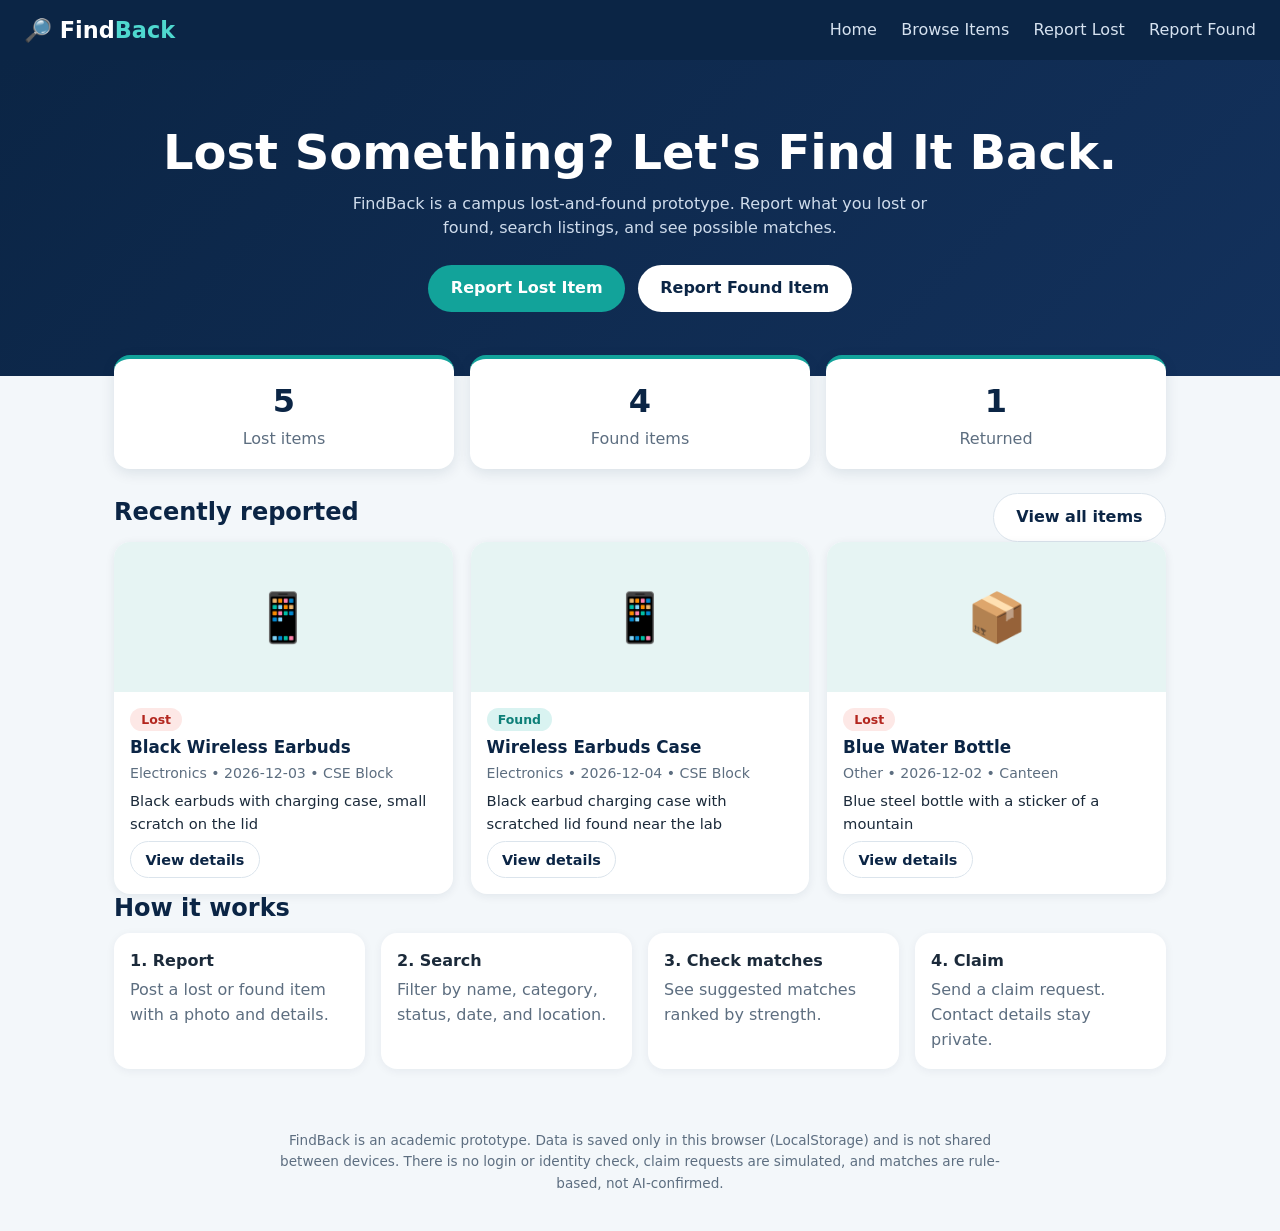
==== FindBack-single-file.html @ 36c019fc "Add FindBack prototype" ====
<!DOCTYPE html>
<html lang="en">
<head>
<meta charset="UTF-8">
<meta name="viewport" content="width=device-width, initial-scale=1">
<title>FindBack – Campus Lost & Found</title>
<style>
:root{--navy:#0b2545;--navy2:#13315c;--teal:#12a39a;--teal-d:#0d7f78;--bg:#f3f7fa;--line:#dbe4ec;--text:#1b2a3a;--muted:#5d6e80;--r:16px}
*{box-sizing:border-box}
body{margin:0;font-family:"Segoe UI",system-ui,-apple-system,Roboto,sans-serif;background:var(--bg);color:var(--text);line-height:1.55}
h1,h2,h3{color:var(--navy);line-height:1.2;margin:0 0 .6rem}
a{color:var(--teal-d)}
.nav{position:sticky;top:0;z-index:20;background:var(--navy);display:flex;align-items:center;justify-content:space-between;padding:.8rem 1.5rem;flex-wrap:wrap}
.logo{color:#fff;font-size:1.4rem;font-weight:700;text-decoration:none}.logo span{color:#4fd8cf}
#menu a{color:#d6e2f0;text-decoration:none;margin-left:1.2rem;padding:.3rem 0;border-bottom:2px solid transparent;transition:.2s}
#menu a:hover{color:#fff;border-color:var(--teal)}
#menuBtn{display:none;background:none;border:0;color:#fff;font-size:1.6rem;cursor:pointer}
.hero{background:linear-gradient(135deg,var(--navy),var(--navy2));color:#fff;padding:4rem 1.5rem;text-align:center}
.hero h1{color:#fff;font-size:clamp(1.8rem,5vw,3rem)}
.hero p{max-width:620px;margin:0 auto 1.5rem;color:#cfdcec}
.actions{display:flex;gap:.8rem;justify-content:center;flex-wrap:wrap}
.btn{border:0;border-radius:999px;padding:.7rem 1.4rem;font:inherit;font-weight:600;cursor:pointer;transition:.2s}
.btn:hover{transform:translateY(-2px);box-shadow:0 6px 14px rgba(11,37,69,.18)}
.btn.primary{background:var(--teal);color:#fff}.btn.primary:hover{background:var(--teal-d)}
.btn.light{background:#fff;color:var(--navy)}
.btn.ghost{background:#fff;color:var(--navy);border:1px solid var(--line)}
.btn.danger{background:#fff;color:#b3261e;border:1px solid #f0c4c0}
.btn.small{padding:.4rem .9rem;font-size:.9rem}
button:focus-visible,input:focus-visible,select:focus-visible,textarea:focus-visible{outline:3px solid #7fe3dc;outline-offset:2px}
.wrap{max-width:1100px;margin:0 auto;padding:1.5rem}.narrow{max-width:640px}
.view{display:none}.view.active{display:block}
.head{display:flex;justify-content:space-between;align-items:center;margin-top:1.5rem}
.stats{display:grid;grid-template-columns:repeat(3,1fr);gap:1rem;margin-top:-2.8rem}
.stat{background:#fff;border-radius:var(--r);padding:1.1rem;text-align:center;box-shadow:0 4px 14px rgba(11,37,69,.1);border-top:4px solid var(--teal)}
.stat b{display:block;font-size:2rem;color:var(--navy)}.stat span{color:var(--muted)}
.grid{display:grid;grid-template-columns:repeat(auto-fill,minmax(250px,1fr));gap:1.1rem}
.card{background:#fff;border-radius:var(--r);overflow:hidden;box-shadow:0 2px 10px rgba(11,37,69,.08);display:flex;flex-direction:column;transition:.2s}
.card:hover{transform:translateY(-3px);box-shadow:0 10px 22px rgba(11,37,69,.14)}
.thumb{height:150px;background:#e6f4f3;display:flex;align-items:center;justify-content:center;font-size:3rem}
.thumb img{width:100%;height:100%;object-fit:cover}
.body{padding:1rem;display:flex;flex-direction:column;gap:.35rem;flex:1}
.body h3{font-size:1.05rem;margin:0}.meta{color:var(--muted);font-size:.88rem}
.body p{margin:0;font-size:.92rem}.body .btn{margin-top:auto;align-self:flex-start}
.badge{display:inline-block;padding:.12rem .7rem;border-radius:999px;font-size:.78rem;font-weight:700;align-self:flex-start}
.lost{background:#fde8e6;color:#b3261e}.found{background:#d9f3f1;color:var(--teal-d)}
.possible-match{background:#fff1cf;color:#8a5b00}.returned{background:#dfe6ee;color:#3d4f63}
.steps{display:grid;grid-template-columns:repeat(auto-fit,minmax(200px,1fr));gap:1rem}
.steps div{background:#fff;padding:1rem;border-radius:var(--r);box-shadow:0 2px 10px rgba(11,37,69,.06)}.steps p{margin:.3rem 0 0;color:var(--muted)}
.filters{display:grid;grid-template-columns:2fr repeat(4,1fr) auto;gap:.6rem;margin-bottom:.8rem}
input,select,textarea{width:100%;padding:.6rem .8rem;border:1px solid var(--line);border-radius:10px;font:inherit;background:#fff}
form{background:#fff;padding:1.4rem;border-radius:var(--r);box-shadow:0 4px 14px rgba(11,37,69,.08)}
label{display:block;font-weight:600;margin-bottom:.9rem;font-size:.95rem}label input,label select,label textarea{margin-top:.3rem;font-weight:400}
.alert{background:#fde8e6;color:#8c1d18;padding:.7rem 1rem;border-radius:10px;margin-bottom:1rem}.alert ul{margin:0;padding-left:1.1rem}
.empty,.note{background:#fff;border:1px dashed var(--line);border-radius:var(--r);padding:1.2rem;text-align:center;color:var(--muted)}
.note{text-align:left;margin-bottom:.8rem;border-style:solid;font-size:.92rem}
.muted{color:var(--muted);margin-bottom:.6rem;font-size:.9rem}
.pair{background:#fff;border-radius:var(--r);padding:.9rem 1rem;margin-bottom:.6rem;display:flex;gap:.8rem;align-items:center;justify-content:space-between;flex-wrap:wrap;box-shadow:0 2px 8px rgba(11,37,69,.06)}
.strength{font-weight:700;color:var(--navy)}
.modal{position:fixed;inset:0;background:rgba(11,37,69,.55);display:none;align-items:center;justify-content:center;padding:1rem;z-index:50}
.modal.open{display:flex}
.sheet{background:#fff;border-radius:var(--r);max-width:620px;width:100%;max-height:90vh;overflow:auto;padding:1.4rem;position:relative}
.close{position:absolute;right:.8rem;top:.4rem;background:none;border:0;font-size:2rem;cursor:pointer;color:var(--muted)}
.detail-img{height:200px;border-radius:12px;overflow:hidden;background:#e6f4f3;display:flex;align-items:center;justify-content:center;font-size:4rem;margin-bottom:.8rem}.detail-img img{width:100%;height:100%;object-fit:cover}
dl{display:grid;grid-template-columns:110px 1fr;gap:.3rem .8rem;margin:.8rem 0}dt{font-weight:600;color:var(--muted)}dd{margin:0}
.box{background:var(--bg);border-radius:12px;padding:.9rem;margin-top:.9rem}.box h4{margin:0 0 .5rem;color:var(--navy)}
.row{display:flex;gap:.5rem;flex-wrap:wrap;align-items:center}.row select{width:auto}
#toast{position:fixed;bottom:1.2rem;left:50%;transform:translate(-50%,20px);background:var(--navy);color:#fff;padding:.7rem 1.2rem;border-radius:999px;opacity:0;pointer-events:none;transition:.3s;z-index:99;max-width:90vw}
#toast.show{opacity:1;transform:translate(-50%,0)}#toast.err{background:#b3261e}
footer{text-align:center;color:var(--muted);font-size:.85rem;padding:1.5rem;max-width:800px;margin:0 auto}
@media(max-width:800px){.filters{grid-template-columns:1fr 1fr}.filters #fq,.filters #clear{grid-column:1/-1}.stats{margin-top:-2rem}}
@media(max-width:640px){#menuBtn{display:block}#menu{display:none;width:100%;flex-direction:column;padding-top:.6rem}#menu.open{display:flex}#menu a{margin:0;padding:.6rem 0}.stats{gap:.5rem}.stat b{font-size:1.5rem}dl{grid-template-columns:1fr}}
@media(prefers-reduced-motion:reduce){*{transition:none!important}}

</style>
</head>
<body>
<header class="nav">
  <a class="logo" href="#" data-view="home">🔎 Find<span>Back</span></a>
  <button id="menuBtn" aria-label="Toggle menu">☰</button>
  <nav id="menu">
    <a href="#" data-view="home">Home</a>
    <a href="#" data-view="browse">Browse Items</a>
    <a href="#" data-view="lost">Report Lost</a>
    <a href="#" data-view="found">Report Found</a>
  </nav>
</header>

<main>
  <!-- HOME -->
  <section id="home" class="view active">
    <div class="hero">
      <h1>Lost Something? Let's Find It Back.</h1>
      <p>FindBack is a campus lost-and-found prototype. Report what you lost or found, search listings, and see possible matches.</p>
      <div class="actions">
        <button class="btn primary" data-view="lost">Report Lost Item</button>
        <button class="btn light" data-view="found">Report Found Item</button>
      </div>
    </div>
    <div class="wrap">
      <div class="stats" id="stats"></div>
      <div class="head"><h2>Recently reported</h2><button class="btn ghost" data-view="browse">View all items</button></div>
      <div class="grid" id="recent"></div>
      <h2>How it works</h2>
      <div class="steps">
        <div><b>1. Report</b><p>Post a lost or found item with a photo and details.</p></div>
        <div><b>2. Search</b><p>Filter by name, category, status, date, and location.</p></div>
        <div><b>3. Check matches</b><p>See suggested matches ranked by strength.</p></div>
        <div><b>4. Claim</b><p>Send a claim request. Contact details stay private.</p></div>
      </div>
    </div>
  </section>

  <!-- BROWSE -->
  <section id="browse" class="view">
    <div class="wrap">
      <h2>Browse items</h2>
      <div class="filters">
        <input id="fq" type="search" placeholder="Search item name">
        <select id="fc"></select>
        <select id="fs">
          <option value="">All statuses</option><option>Lost</option><option>Found</option><option>Possible Match</option><option>Returned</option>
        </select>
        <input id="fd" type="date" aria-label="Date">
        <select id="fl"></select>
        <button class="btn ghost" id="clear">Clear search</button>
      </div>
      <div id="count" class="muted"></div>
      <div class="grid" id="list"></div>
      <div id="empty" class="empty" hidden>No items match your search. Try clearing a filter or <a href="#" data-view="lost">report a lost item</a>.</div>
      <div class="head"><h2>Suggested matches</h2></div>
      <p class="note">These are rule-based suggestions, not confirmed matches. Always verify before returning an item.</p>
      <div id="pairs"></div>
    </div>
  </section>

  <!-- REPORT FORM (used for both Lost and Found) -->
  <section id="report" class="view">
    <div class="wrap narrow">
      <h2 id="formTitle">Report item</h2>
      <form id="form" novalidate>
        <div id="formErr" class="alert" hidden></div>
        <label>Item name<input name="name" maxlength="60" placeholder="e.g. Black wireless earbuds"></label>
        <label>Category<select name="category"></select></label>
        <label>Description<textarea name="description" rows="3" maxlength="300" placeholder="Colour, brand, marks, contents..."></textarea></label>
        <label><span id="dateLbl">Date</span><input name="date" type="date"></label>
        <label><span id="locLbl">Location</span><select name="location"></select></label>
        <label>Item image (optional)<input name="image" type="file" accept="image/*"></label>
        <label>Contact information (email or phone, kept private)<input name="contact" placeholder="you@college.edu or 9876543210"></label>
        <div class="actions"><button class="btn primary" type="submit" id="submitBtn">Submit report</button><button class="btn ghost" type="button" data-view="browse">Cancel</button></div>
      </form>
    </div>
  </section>
</main>

<footer>
  <p>FindBack is an academic prototype. Data is saved only in this browser (LocalStorage) and is not shared between devices. There is no login or identity check, claim requests are simulated, and matches are rule-based, not AI-confirmed.</p>
</footer>

<div id="modal" class="modal"><div class="sheet"><button class="close" id="closeModal" aria-label="Close">×</button><div id="modalBody"></div></div></div>
<div id="toast" role="status"></div>
<script>
/* FindBack – campus lost-and-found prototype. Data lives in this browser's LocalStorage only. */
const KEY = 'findback_items';
const CATS = ['Electronics','Books & Notes','ID & Cards','Bags','Keys','Clothing','Accessories','Other'];
const LOCS = ['Main Library','Canteen','Admin Block','CSE Block','ECE Block','Mechanical Block','Auditorium','Sports Ground','Hostel','Parking Area','Bus Stop'];
const ICON = {'Electronics':'📱','Books & Notes':'📚','ID & Cards':'🪪','Bags':'🎒','Keys':'🔑','Clothing':'🧥','Accessories':'⌚','Other':'📦'};
const STOP = new Set(['the','and','with','near','for','has','was','its','have','left','found','lost','small','one']);
let items = [], editId = null, openId = null;

const $ = s => document.querySelector(s);
const esc = s => String(s ?? '').replace(/[&<>"']/g, c => ({'&':'&amp;','<':'&lt;','>':'&gt;','"':'&quot;',"'":'&#39;'}[c]));
const daysAgo = n => { const d = new Date(); d.setDate(d.getDate() - n); return d.toISOString().slice(0, 10); };
const cls = s => s.toLowerCase().replace(' ', '-');

/* ---------- Storage ---------- */
function seed() {
  const mk = (i, type, name, category, location, ago, description, status) =>
    ({ id: 's' + i, type, status: status || type, name, category, location, date: daysAgo(ago), description, contact: 'demo', image: '', own: false, claims: 0, created: Date.now() - i * 1000 });
  return [
    mk(1,'Lost','Black Wireless Earbuds','Electronics','CSE Block',2,'Black earbuds with charging case, small scratch on the lid'),
    mk(2,'Found','Wireless Earbuds Case','Electronics','CSE Block',1,'Black earbud charging case with scratched lid found near the lab'),
    mk(3,'Lost','Blue Water Bottle','Other','Canteen',3,'Blue steel bottle with a sticker of a mountain'),
    mk(4,'Found','Student ID Card','ID & Cards','Main Library',1,'College ID card in a green holder, found on reading table'),
    mk(5,'Lost','Physics Notebook','Books & Notes','Main Library',4,'Spiral notebook with a red cover and name written inside'),
    mk(6,'Found','Car Keys with Red Keychain','Keys','Parking Area',2,'Two keys on a red keychain near the entrance'),
    mk(7,'Lost','Grey Laptop Backpack','Bags','Auditorium',2,'Grey backpack with a laptop sleeve and a black zip'),
    mk(8,'Found','Grey Backpack','Bags','Auditorium',1,'Grey bag with laptop sleeve left on a seat after the event'),
    mk(9,'Lost','Scientific Calculator','Electronics','ECE Block',9,'Casio calculator with initials on the back','Returned')
  ];
}
function load() { try { const d = JSON.parse(localStorage.getItem(KEY)); return Array.isArray(d) ? d : null; } catch (e) { return null; } }
/* Returns false when storage is full or blocked */
function save() { try { localStorage.setItem(KEY, JSON.stringify(items)); return true; } catch (e) { return false; } }

/* ---------- Matching (rule-based) ---------- */
const words = t => new Set(String(t).toLowerCase().split(/[^a-z0-9]+/).filter(w => w.length > 2 && !STOP.has(w)));
/* Share of words in common, relative to the shorter text (0 to 1) */
function overlap(a, b) {
  const A = words(a), B = words(b); if (!A.size || !B.size) return 0;
  let n = 0; A.forEach(w => B.has(w) && n++); return n / Math.min(A.size, B.size);
}
/* Score 0-100: category 30, name 30, description 20, location 10, date 10 */
function score(a, b) {
  let s = 0;
  if (a.category === b.category) s += 30;
  s += Math.round(overlap(a.name, b.name) * 30);
  s += Math.round(overlap(a.description, b.description) * 20);
  if (a.location === b.location) s += 10;
  const d = Math.abs(new Date(a.date) - new Date(b.date)) / 864e5;
  s += d <= 3 ? 10 : d <= 7 ? 5 : 0;
  return Math.min(s, 100);
}
const strength = s => s >= 65 ? 'Strong' : s >= 45 ? 'Medium' : 'Weak';
/* Top 3 opposite-type, non-returned items scoring 30 or more */
function matchesFor(it) {
  if (it.status === 'Returned') return [];
  return items.filter(o => o.type !== it.type && o.status !== 'Returned')
    .map(o => ({ item: o, s: score(it, o) })).filter(m => m.s >= 30)
    .sort((x, y) => y.s - x.s).slice(0, 3);
}

/* ---------- Views ---------- */
function show(v) {
  document.querySelectorAll('.view').forEach(e => e.classList.toggle('active', e.id === v));
  $('#menu').classList.remove('open'); window.scrollTo(0, 0);
  if (v === 'home') renderHome();
  if (v === 'browse') renderBrowse();
}
function card(i) {
  return `<article class="card"><div class="thumb">${i.image ? `<img src="${i.image}" alt="${esc(i.name)}">` : ICON[i.category] || '📦'}</div>
  <div class="body"><span class="badge ${cls(i.status)}">${i.status}</span><h3>${esc(i.name)}</h3>
  <div class="meta">${esc(i.category)} • ${esc(i.date)} • ${esc(i.location)}</div>
  <p>${esc(i.description.length > 80 ? i.description.slice(0, 80) + '…' : i.description)}</p>
  <button class="btn ghost small" data-open="${i.id}">View details</button></div></article>`;
}
function renderHome() {
  const n = f => items.filter(f).length;
  $('#stats').innerHTML = [['Lost items', n(i => i.type === 'Lost')], ['Found items', n(i => i.type === 'Found')], ['Returned', n(i => i.status === 'Returned')]]
    .map(([l, v]) => `<div class="stat"><b>${v}</b><span>${l}</span></div>`).join('');
  $('#recent').innerHTML = [...items].sort((a, b) => b.created - a.created).slice(0, 3).map(card).join('');
}
function renderBrowse() {
  const q = $('#fq').value.trim().toLowerCase(), c = $('#fc').value, s = $('#fs').value, d = $('#fd').value, l = $('#fl').value;
  const res = items.filter(i => (!q || i.name.toLowerCase().includes(q)) && (!c || i.category === c) && (!s || i.status === s) && (!d || i.date === d) && (!l || i.location === l))
    .sort((a, b) => b.created - a.created);
  $('#list').innerHTML = res.map(card).join('');
  $('#empty').hidden = res.length > 0;
  $('#count').textContent = `${res.length} of ${items.length} items`;
  // Suggested matches: best pair for each open lost item (45+ only)
  const pairs = items.filter(i => i.type === 'Lost').map(i => ({ i, m: matchesFor(i)[0] })).filter(p => p.m && p.m.s >= 45);
  $('#pairs').innerHTML = pairs.length ? pairs.map(p => `<div class="pair"><span><b>${esc(p.i.name)}</b> (lost) ↔ <b>${esc(p.m.item.name)}</b> (found)</span>
    <span><span class="strength">${strength(p.m.s)} • ${p.m.s}%</span> <button class="btn ghost small" data-open="${p.i.id}">Review</button></span></div>`).join('')
    : '<div class="empty">No strong suggestions yet. Report more items to see matches.</div>';
}
function refresh() { renderHome(); renderBrowse(); if (openId) openDetails(openId); }

/* ---------- Report form ---------- */
function openForm(type, item) {
  editId = item ? item.id : null;
  const f = $('#form'); f.reset(); $('#formErr').hidden = true; f.dataset.type = type;
  $('#formTitle').textContent = (item ? 'Edit ' : 'Report ') + type.toLowerCase() + ' item';
  $('#dateLbl').textContent = type === 'Lost' ? 'Date lost' : 'Date found';
  $('#locLbl').textContent = type === 'Lost' ? 'Location last seen' : 'Location found';
  $('#submitBtn').textContent = item ? 'Save changes' : 'Submit report';
  f.elements.date.max = daysAgo(0);
  if (item) ['name', 'category', 'description', 'date', 'location', 'contact'].forEach(k => f.elements[k].value = item[k]);
  show('report');
}
/* Shrinks the photo so LocalStorage (about 5 MB) is not filled quickly */
function readImage(file) {
  return new Promise((res, rej) => {
    const r = new FileReader();
    r.onerror = () => rej(); r.onload = () => {
      const img = new Image(); img.onerror = () => rej();
      img.onload = () => {
        const k = Math.min(1, 400 / Math.max(img.width, img.height)), c = document.createElement('canvas');
        c.width = img.width * k; c.height = img.height * k; c.getContext('2d').drawImage(img, 0, 0, c.width, c.height);
        res(c.toDataURL('image/jpeg', 0.6));
      };
      img.src = r.result;
    };
    r.readAsDataURL(file);
  });
}
async function submitForm(e) {
  e.preventDefault();
  const f = e.target, type = f.dataset.type, errs = [], v = n => f.elements[n].value.trim();
  if (v('name').length < 2) errs.push('Enter an item name (at least 2 characters).');
  if (!v('category')) errs.push('Choose a category.');
  if (v('description').length < 10) errs.push('Add a description of at least 10 characters.');
  if (!v('date')) errs.push('Choose a date.'); else if (v('date') > daysAgo(0)) errs.push('The date cannot be in the future.');
  if (!v('location')) errs.push('Choose a location.');
  if (!/^([^\s@]+@[^\s@]+\.[^\s@]+|\+?[\d\s-]{8,15})$/.test(v('contact'))) errs.push('Enter a valid email or phone number.');
  const file = f.elements.image.files[0];
  if (file && (!file.type.startsWith('image/') || file.size > 5e6)) errs.push('Upload an image file under 5 MB.');
  const box = $('#formErr');
  if (errs.length) { box.innerHTML = '<ul>' + errs.map(x => `<li>${x}</li>`).join('') + '</ul>'; box.hidden = false; return toast('Please fix the errors in the form.', true); }
  box.hidden = true;
  let image; try { image = file ? await readImage(file) : null; } catch (x) { return toast('Could not read that image. Try another file.', true); }
  const data = { name: v('name'), category: v('category'), description: v('description'), date: v('date'), location: v('location'), contact: v('contact') };
  const backup = JSON.stringify(items);
  if (editId) { const it = items.find(i => i.id === editId); Object.assign(it, data); if (image) it.image = image; }
  else items.push({ ...data, id: 'u' + Date.now(), type, status: type, image: image || '', own: true, claims: 0, created: Date.now() });
  if (!save()) { items = JSON.parse(backup); return toast('Browser storage is full. Try a smaller image or delete old reports.', true); }
  toast(editId ? 'Report updated.' : 'Report submitted.'); editId = null; show('browse');
}

/* ---------- Details modal ---------- */
function openDetails(id) {
  const i = items.find(x => x.id === id); if (!i) return; openId = id;
  const ms = matchesFor(i);
  $('#modalBody').innerHTML = `<div class="detail-img">${i.image ? `<img src="${i.image}" alt="">` : ICON[i.category] || '📦'}</div>
  <span class="badge ${cls(i.status)}">${i.status}</span><h2>${esc(i.name)}</h2>
  <dl><dt>Report type</dt><dd>${i.type}</dd><dt>Category</dt><dd>${esc(i.category)}</dd><dt>Date</dt><dd>${esc(i.date)}</dd>
  <dt>Location</dt><dd>${esc(i.location)}</dd><dt>Description</dt><dd>${esc(i.description)}</dd>
  <dt>Contact</dt><dd>🔒 Hidden for privacy. Use a claim request.</dd></dl>
  ${i.claims ? `<p class="muted">${i.claims} simulated claim request(s) received.</p>` : ''}
  <div class="box"><h4>Possible matches</h4><p class="muted">Suggestions only, not confirmed matches.</p>
  ${ms.length ? ms.map(m => `<div class="pair"><span>${esc(m.item.name)} (${m.item.type})<br><span class="strength">${strength(m.s)} • ${m.s}%</span></span><button class="btn ghost small" data-open="${m.item.id}">View</button></div>`).join('') : '<p class="muted">No similar reports yet.</p>'}</div>
  <div class="box"><h4>Update status</h4><div class="row"><select id="statusSel">${['Lost', 'Found', 'Possible Match', 'Returned'].map(s => `<option ${s === i.status ? 'selected' : ''}>${s}</option>`).join('')}</select>
  <button class="btn primary small" data-act="status">Save status</button></div></div>
  <form id="claimForm" class="box"><h4>${i.type === 'Found' ? 'Claim this item' : 'Contact the reporter'} (simulated)</h4>
  <label>Your name<input name="cname" maxlength="60"></label>
  <label>${i.type === 'Found' ? 'Describe something only the owner would know' : 'Message (where did you find it?)'}<textarea name="cmsg" rows="2" maxlength="200"></textarea></label>
  <button class="btn primary small" type="submit">Send request</button></form>
  ${i.own ? `<div class="row" style="margin-top:.9rem"><button class="btn ghost small" data-act="edit">Edit report</button><button class="btn danger small" data-act="delete">Delete report</button></div>` : '<p class="muted">Sample reports cannot be edited or deleted.</p>'}`;
  $('#modal').classList.add('open');
}
function closeDetails() { $('#modal').classList.remove('open'); openId = null; }
function toast(msg, err) {
  const t = $('#toast'); t.textContent = msg; t.className = 'show' + (err ? ' err' : '');
  clearTimeout(toast.id); toast.id = setTimeout(() => t.className = '', 2800);
}

/* ---------- Events ---------- */
document.addEventListener('click', e => {
  const nav = e.target.closest('[data-view]');
  if (nav) { e.preventDefault(); closeDetails(); const v = nav.dataset.view; return v === 'lost' ? openForm('Lost') : v === 'found' ? openForm('Found') : show(v); }
  const o = e.target.closest('[data-open]'); if (o) return openDetails(o.dataset.open);
  const a = e.target.closest('[data-act]'); if (!a) return;
  const i = items.find(x => x.id === openId); if (!i) return;
  if (a.dataset.act === 'status') { i.status = $('#statusSel').value; save() ? toast('Status saved.') : toast('Could not save.', true); refresh(); }
  if (a.dataset.act === 'edit') { closeDetails(); openForm(i.type, i); }
  if (a.dataset.act === 'delete' && confirm('Delete this report? This cannot be undone.')) { items = items.filter(x => x !== i); save(); closeDetails(); toast('Report deleted.'); refresh(); }
});
document.addEventListener('submit', e => {
  if (e.target.id !== 'claimForm') return;
  e.preventDefault(); const f = e.target, i = items.find(x => x.id === openId);
  if (f.elements.cname.value.trim().length < 2 || f.elements.cmsg.value.trim().length < 5) return toast('Enter your name and a short message.', true);
  i.claims = (i.claims || 0) + 1; save();
  toast('Request sent (simulated). Nothing was actually delivered.'); openDetails(openId);
});
$('#form').addEventListener('submit', submitForm);
$('#menuBtn').addEventListener('click', () => $('#menu').classList.toggle('open'));
$('#closeModal').addEventListener('click', closeDetails);
$('#modal').addEventListener('click', e => { if (e.target.id === 'modal') closeDetails(); });
document.addEventListener('keydown', e => { if (e.key === 'Escape') closeDetails(); });
['#fq', '#fc', '#fs', '#fd', '#fl'].forEach(s => $(s).addEventListener('input', renderBrowse));
$('#clear').addEventListener('click', () => { ['#fq', '#fc', '#fs', '#fd', '#fl'].forEach(s => $(s).value = ''); renderBrowse(); });

/* ---------- Start ---------- */
const opts = (arr, first) => (first ? `<option value="">${first}</option>` : '<option value="">Select...</option>') + arr.map(x => `<option>${x}</option>`).join('');
$('#fc').innerHTML = opts(CATS, 'All categories'); $('#fl').innerHTML = opts(LOCS, 'All locations');
$('#form').elements.category.innerHTML = opts(CATS); $('#form').elements.location.innerHTML = opts(LOCS);
items = load();
if (!items) { items = seed(); save(); }
renderHome();

</script>
</body>
</html>
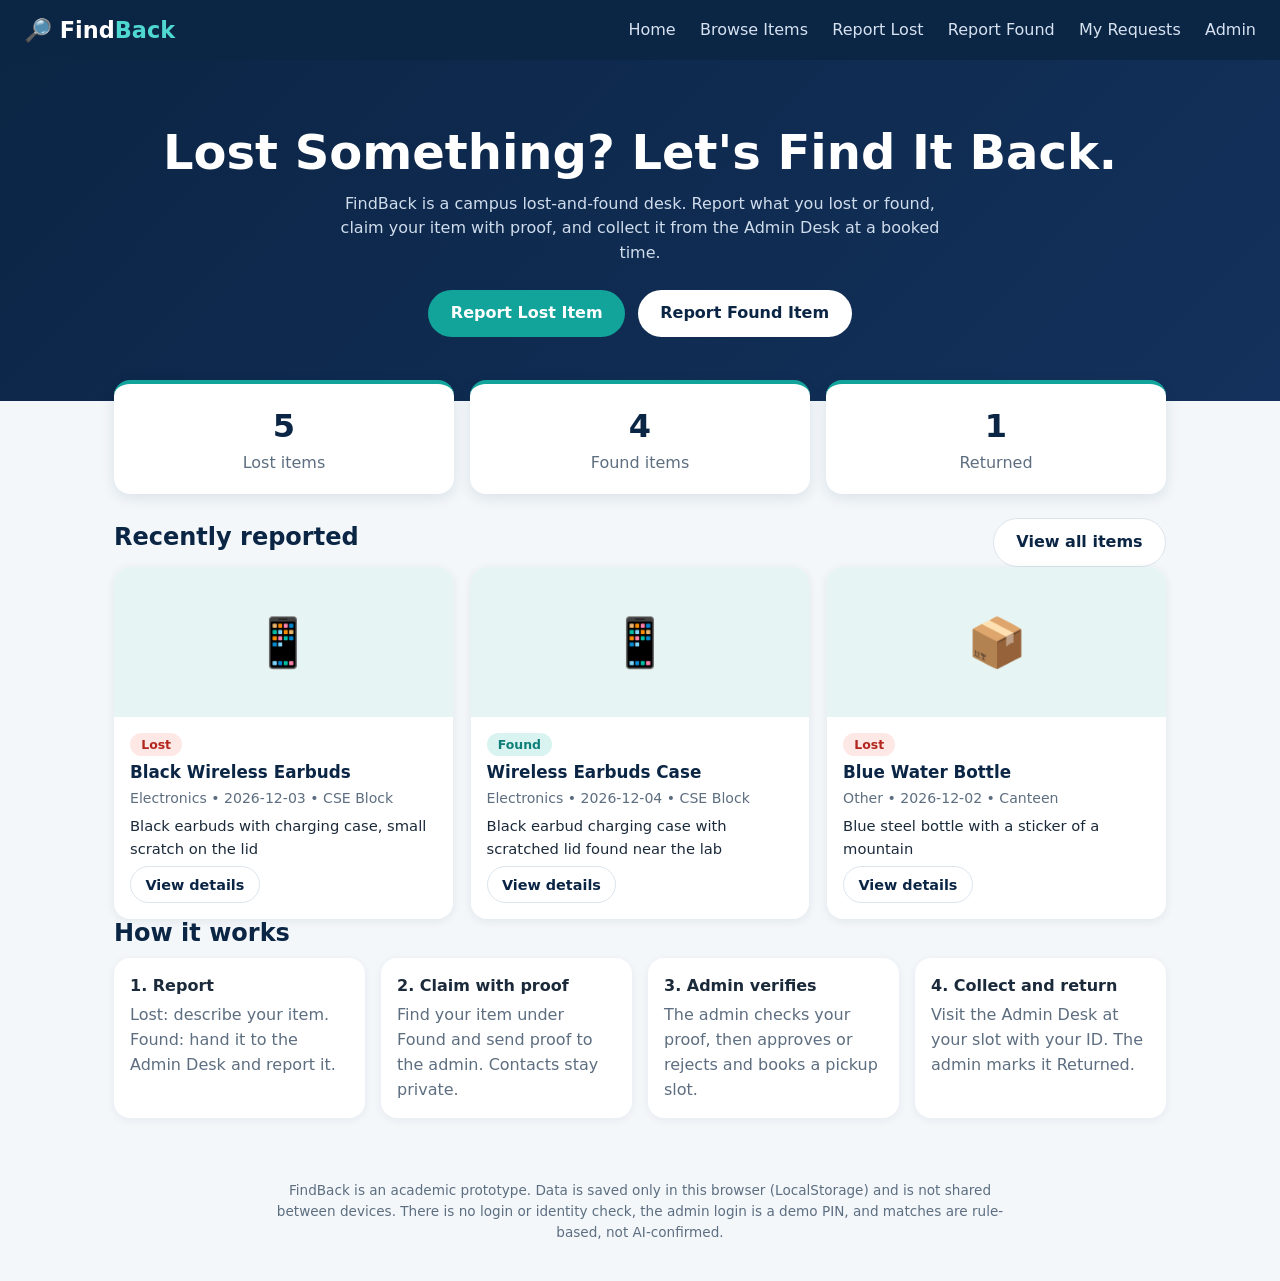
==== commit 57744d74: "Add files via upload" ====
--- a/FindBack-single-file.html
+++ b/FindBack-single-file.html
@@ -46,10 +46,12 @@
 .possible-match{background:#fff1cf;color:#8a5b00}.returned{background:#dfe6ee;color:#3d4f63}
 .steps{display:grid;grid-template-columns:repeat(auto-fit,minmax(200px,1fr));gap:1rem}
 .steps div{background:#fff;padding:1rem;border-radius:var(--r);box-shadow:0 2px 10px rgba(11,37,69,.06)}.steps p{margin:.3rem 0 0;color:var(--muted)}
-.filters{display:grid;grid-template-columns:2fr repeat(4,1fr) auto;gap:.6rem;margin-bottom:.8rem}
+.filters{display:grid;grid-template-columns:2fr repeat(4,1fr) auto;gap:.6rem;margin-bottom:.8rem;align-items:end}
+.filters .dl{margin:0;font-size:.75rem;font-weight:400;color:var(--muted)}.filters .dl input{margin-top:.15rem;min-height:2.6rem;font-size:.9rem;color:var(--text)}
 input,select,textarea{width:100%;padding:.6rem .8rem;border:1px solid var(--line);border-radius:10px;font:inherit;background:#fff}
 form{background:#fff;padding:1.4rem;border-radius:var(--r);box-shadow:0 4px 14px rgba(11,37,69,.08)}
 label{display:block;font-weight:600;margin-bottom:.9rem;font-size:.95rem}label input,label select,label textarea{margin-top:.3rem;font-weight:400}
+.check{display:flex;gap:.5rem;align-items:flex-start;font-weight:400}.check input{width:auto;margin:.25rem 0 0}
 .alert{background:#fde8e6;color:#8c1d18;padding:.7rem 1rem;border-radius:10px;margin-bottom:1rem}.alert ul{margin:0;padding-left:1.1rem}
 .empty,.note{background:#fff;border:1px dashed var(--line);border-radius:var(--r);padding:1.2rem;text-align:center;color:var(--muted)}
 .note{text-align:left;margin-bottom:.8rem;border-style:solid;font-size:.92rem}
@@ -67,9 +69,12 @@
 #toast{position:fixed;bottom:1.2rem;left:50%;transform:translate(-50%,20px);background:var(--navy);color:#fff;padding:.7rem 1.2rem;border-radius:999px;opacity:0;pointer-events:none;transition:.3s;z-index:99;max-width:90vw}
 #toast.show{opacity:1;transform:translate(-50%,0)}#toast.err{background:#b3261e}
 footer{text-align:center;color:var(--muted);font-size:.85rem;padding:1.5rem;max-width:800px;margin:0 auto}
-@media(max-width:800px){.filters{grid-template-columns:1fr 1fr}.filters #fq,.filters #clear{grid-column:1/-1}.stats{margin-top:-2rem}}
+@media(max-width:800px){.filters select,.filters input{font-size:.88rem;padding:.6rem .5rem}.filters{grid-template-columns:1fr 1fr}.filters #fq,.filters #clear{grid-column:1/-1}.stats{margin-top:-2rem}}
 @media(max-width:640px){#menuBtn{display:block}#menu{display:none;width:100%;flex-direction:column;padding-top:.6rem}#menu.open{display:flex}#menu a{margin:0;padding:.6rem 0}.stats{gap:.5rem}.stat b{font-size:1.5rem}dl{grid-template-columns:1fr}}
 @media(prefers-reduced-motion:reduce){*{transition:none!important}}
+
+.under-review,.claim-pending{background:#fff1cf;color:#8a5b00}.approved,.ready-for-pickup{background:#d9f3f1;color:var(--teal-d)}.rejected{background:#fde8e6;color:#b3261e}
+.box h3{margin:.8rem 0 .4rem}
 
 </style>
 </head>
@@ -82,6 +87,8 @@
     <a href="#" data-view="browse">Browse Items</a>
     <a href="#" data-view="lost">Report Lost</a>
     <a href="#" data-view="found">Report Found</a>
+    <a href="#" data-view="requests">My Requests</a>
+    <a href="#" data-view="admin">Admin</a>
   </nav>
 </header>
 
@@ -90,7 +97,7 @@
   <section id="home" class="view active">
     <div class="hero">
       <h1>Lost Something? Let's Find It Back.</h1>
-      <p>FindBack is a campus lost-and-found prototype. Report what you lost or found, search listings, and see possible matches.</p>
+      <p>FindBack is a campus lost-and-found desk. Report what you lost or found, claim your item with proof, and collect it from the Admin Desk at a booked time.</p>
       <div class="actions">
         <button class="btn primary" data-view="lost">Report Lost Item</button>
         <button class="btn light" data-view="found">Report Found Item</button>
@@ -102,10 +109,10 @@
       <div class="grid" id="recent"></div>
       <h2>How it works</h2>
       <div class="steps">
-        <div><b>1. Report</b><p>Post a lost or found item with a photo and details.</p></div>
-        <div><b>2. Search</b><p>Filter by name, category, status, date, and location.</p></div>
-        <div><b>3. Check matches</b><p>See suggested matches ranked by strength.</p></div>
-        <div><b>4. Claim</b><p>Send a claim request. Contact details stay private.</p></div>
+        <div><b>1. Report</b><p>Lost: describe your item. Found: hand it to the Admin Desk and report it.</p></div>
+        <div><b>2. Claim with proof</b><p>Find your item under Found and send proof to the admin. Contacts stay private.</p></div>
+        <div><b>3. Admin verifies</b><p>The admin checks your proof, then approves or rejects and books a pickup slot.</p></div>
+        <div><b>4. Collect and return</b><p>Visit the Admin Desk at your slot with your ID. The admin marks it Returned.</p></div>
       </div>
     </div>
   </section>
@@ -118,13 +125,13 @@
         <input id="fq" type="search" placeholder="Search item name">
         <select id="fc"></select>
         <select id="fs">
-          <option value="">All statuses</option><option>Lost</option><option>Found</option><option>Possible Match</option><option>Returned</option>
+          <option value="">All statuses</option><option>Lost</option><option>Found</option><option>Claim Pending</option><option>Ready for Pickup</option><option>Returned</option>
         </select>
-        <input id="fd" type="date" aria-label="Date">
+        <label class="dl">Filter by date<input id="fd" type="date"></label>
         <select id="fl"></select>
         <button class="btn ghost" id="clear">Clear search</button>
       </div>
-      <div id="count" class="muted"></div>
+      <div class="row"><span id="count" class="muted"></span><button class="btn ghost small" id="clearSamples" hidden>Remove sample reports</button></div>
       <div class="grid" id="list"></div>
       <div id="empty" class="empty" hidden>No items match your search. Try clearing a filter or <a href="#" data-view="lost">report a lost item</a>.</div>
       <div class="head"><h2>Suggested matches</h2></div>
@@ -139,21 +146,25 @@
       <h2 id="formTitle">Report item</h2>
       <form id="form" novalidate>
         <div id="formErr" class="alert" hidden></div>
+        <p id="formNote" class="note"></p>
         <label>Item name<input name="name" maxlength="60" placeholder="e.g. Black wireless earbuds"></label>
         <label>Category<select name="category"></select></label>
-        <label>Description<textarea name="description" rows="3" maxlength="300" placeholder="Colour, brand, marks, contents..."></textarea></label>
+        <label>Description (optional)<textarea name="description" rows="3" maxlength="300" placeholder="Colour, brand, marks, contents..."></textarea></label>
         <label><span id="dateLbl">Date</span><input name="date" type="date"></label>
         <label><span id="locLbl">Location</span><select name="location"></select></label>
         <label>Item image (optional)<input name="image" type="file" accept="image/*"></label>
-        <label>Contact information (email or phone, kept private)<input name="contact" placeholder="you@college.edu or 9876543210"></label>
+        <label>Your phone or email (private, never shown on the site)<input name="contact" placeholder="you@college.edu or 9876543210"></label>
         <div class="actions"><button class="btn primary" type="submit" id="submitBtn">Submit report</button><button class="btn ghost" type="button" data-view="browse">Cancel</button></div>
       </form>
     </div>
   </section>
+<section id="requests" class="view"><div class="wrap narrow"><h2>My requests</h2>
+    <p class="note">After you claim an item, the admin checks your proof and books a pickup slot at the Admin Desk. Bring your college ID.</p><div id="reqList"></div></div></section>
+  <section id="admin" class="view"><div class="wrap narrow"><h2>Admin desk</h2><div id="adminBox"></div></div></section>
 </main>
 
 <footer>
-  <p>FindBack is an academic prototype. Data is saved only in this browser (LocalStorage) and is not shared between devices. There is no login or identity check, claim requests are simulated, and matches are rule-based, not AI-confirmed.</p>
+  <p>FindBack is an academic prototype. Data is saved only in this browser (LocalStorage) and is not shared between devices. There is no login or identity check, the admin login is a demo PIN, and matches are rule-based, not AI-confirmed.</p>
 </footer>
 
 <div id="modal" class="modal"><div class="sheet"><button class="close" id="closeModal" aria-label="Close">×</button><div id="modalBody"></div></div></div>
@@ -165,12 +176,16 @@
 const LOCS = ['Main Library','Canteen','Admin Block','CSE Block','ECE Block','Mechanical Block','Auditorium','Sports Ground','Hostel','Parking Area','Bus Stop'];
 const ICON = {'Electronics':'📱','Books & Notes':'📚','ID & Cards':'🪪','Bags':'🎒','Keys':'🔑','Clothing':'🧥','Accessories':'⌚','Other':'📦'};
 const STOP = new Set(['the','and','with','near','for','has','was','its','have','left','found','lost','small','one']);
-let items = [], editId = null, openId = null;
+let items = [], claims = [], editId = null, openId = null, isAdmin = false;
+const CKEY = 'findback_claims', ADMIN_PIN = 'admin123', SLOTS = ['10:00 AM', '11:00 AM', '12:00 PM', '2:00 PM', '3:00 PM', '4:00 PM'];
+try { isAdmin = sessionStorage.getItem('fb_admin') === '1'; } catch (e) {}
+function loadClaims() { try { const d = JSON.parse(localStorage.getItem(CKEY)); return Array.isArray(d) ? d : []; } catch (e) { return []; } }
+function saveClaims() { try { localStorage.setItem(CKEY, JSON.stringify(claims)); return true; } catch (e) { return false; } }
 
 const $ = s => document.querySelector(s);
 const esc = s => String(s ?? '').replace(/[&<>"']/g, c => ({'&':'&amp;','<':'&lt;','>':'&gt;','"':'&quot;',"'":'&#39;'}[c]));
 const daysAgo = n => { const d = new Date(); d.setDate(d.getDate() - n); return d.toISOString().slice(0, 10); };
-const cls = s => s.toLowerCase().replace(' ', '-');
+const cls = s => s.toLowerCase().replace(/\s+/g, '-');
 
 /* ---------- Storage ---------- */
 function seed() {
@@ -220,17 +235,44 @@
 }
 
 /* ---------- Views ---------- */
-function show(v) {
+function show(v, keepScroll) {
   document.querySelectorAll('.view').forEach(e => e.classList.toggle('active', e.id === v));
-  $('#menu').classList.remove('open'); window.scrollTo(0, 0);
+  $('#menu').classList.remove('open'); if (!keepScroll) window.scrollTo(0, 0);
   if (v === 'home') renderHome();
   if (v === 'browse') renderBrowse();
-}
+  if (v === 'requests') renderRequests();
+  if (v === 'admin') renderAdmin();
+}
+/* ---------- Router: every page and popup gets its own address (#browse, #home/item/s1 ...)
+   so the browser Back button moves between pages instead of leaving the site ---------- */
+const VIEWS = ['home', 'browse', 'lost', 'found', 'requests', 'admin'];
+let lastBase = null;
+/* Go to a page. replace = true swaps the current history entry instead of adding one */
+function go(path, replace) {
+  const d = /\/item\//.test(path) ? ((history.state && history.state.d) || 0) + 1 : 0;
+  history[replace ? 'replaceState' : 'pushState']({ d }, '', '#' + path);
+  route();
+}
+function route() {
+  let [v, k, id] = location.hash.slice(1).split('/');
+  if (!VIEWS.includes(v)) { v = 'home'; k = id = undefined; }
+  const base = k === 'edit' ? `${v}/edit/${id}` : v;
+  if (base !== lastBase) {
+    lastBase = base;
+    if (v === 'lost' || v === 'found') {
+      const type = v === 'lost' ? 'Lost' : 'Found';
+      const it = k === 'edit' ? items.find(x => x.id === id && x.own) : null;
+      openForm(type, it);
+    } else show(v);
+  } else if (v === 'home' || v === 'browse') show(v, true);
+  if (k === 'item' && items.some(x => x.id === id)) openDetails(id); else hideModal();
+}
+window.addEventListener('popstate', route);
 function card(i) {
   return `<article class="card"><div class="thumb">${i.image ? `<img src="${i.image}" alt="${esc(i.name)}">` : ICON[i.category] || '📦'}</div>
   <div class="body"><span class="badge ${cls(i.status)}">${i.status}</span><h3>${esc(i.name)}</h3>
   <div class="meta">${esc(i.category)} • ${esc(i.date)} • ${esc(i.location)}</div>
-  <p>${esc(i.description.length > 80 ? i.description.slice(0, 80) + '…' : i.description)}</p>
+  <p>${esc((i.description || 'No description added').slice(0, 80))}</p>
   <button class="btn ghost small" data-open="${i.id}">View details</button></div></article>`;
 }
 function renderHome() {
@@ -245,6 +287,7 @@
     .sort((a, b) => b.created - a.created);
   $('#list').innerHTML = res.map(card).join('');
   $('#empty').hidden = res.length > 0;
+  $('#clearSamples').hidden = !items.some(i => !i.own);
   $('#count').textContent = `${res.length} of ${items.length} items`;
   // Suggested matches: best pair for each open lost item (45+ only)
   const pairs = items.filter(i => i.type === 'Lost').map(i => ({ i, m: matchesFor(i)[0] })).filter(p => p.m && p.m.s >= 45);
@@ -262,6 +305,7 @@
   $('#dateLbl').textContent = type === 'Lost' ? 'Date lost' : 'Date found';
   $('#locLbl').textContent = type === 'Lost' ? 'Location last seen' : 'Location found';
   $('#submitBtn').textContent = item ? 'Save changes' : 'Submit report';
+  $('#formNote').textContent = type === 'Lost' ? 'Describe your item clearly. When it is found, claim it with proof and the admin will book your pickup slot. Your contact stays private.' : 'Please hand the item to the Admin Desk. The admin keeps it safe and returns it only after checking the owner\'s proof. Your contact stays private.';
   f.elements.date.max = daysAgo(0);
   if (item) ['name', 'category', 'description', 'date', 'location', 'contact'].forEach(k => f.elements[k].value = item[k]);
   show('report');
@@ -287,7 +331,6 @@
   const f = e.target, type = f.dataset.type, errs = [], v = n => f.elements[n].value.trim();
   if (v('name').length < 2) errs.push('Enter an item name (at least 2 characters).');
   if (!v('category')) errs.push('Choose a category.');
-  if (v('description').length < 10) errs.push('Add a description of at least 10 characters.');
   if (!v('date')) errs.push('Choose a date.'); else if (v('date') > daysAgo(0)) errs.push('The date cannot be in the future.');
   if (!v('location')) errs.push('Choose a location.');
   if (!/^([^\s@]+@[^\s@]+\.[^\s@]+|\+?[\d\s-]{8,15})$/.test(v('contact'))) errs.push('Enter a valid email or phone number.');
@@ -302,7 +345,7 @@
   if (editId) { const it = items.find(i => i.id === editId); Object.assign(it, data); if (image) it.image = image; }
   else items.push({ ...data, id: 'u' + Date.now(), type, status: type, image: image || '', own: true, claims: 0, created: Date.now() });
   if (!save()) { items = JSON.parse(backup); return toast('Browser storage is full. Try a smaller image or delete old reports.', true); }
-  toast(editId ? 'Report updated.' : 'Report submitted.'); editId = null; show('browse');
+  toast(editId ? 'Report updated.' : 'Report submitted.'); editId = null; lastBase = null; go('browse', true);
 }
 
 /* ---------- Details modal ---------- */
@@ -311,22 +354,78 @@
   const ms = matchesFor(i);
   $('#modalBody').innerHTML = `<div class="detail-img">${i.image ? `<img src="${i.image}" alt="">` : ICON[i.category] || '📦'}</div>
   <span class="badge ${cls(i.status)}">${i.status}</span><h2>${esc(i.name)}</h2>
-  <dl><dt>Report type</dt><dd>${i.type}</dd><dt>Category</dt><dd>${esc(i.category)}</dd><dt>Date</dt><dd>${esc(i.date)}</dd>
-  <dt>Location</dt><dd>${esc(i.location)}</dd><dt>Description</dt><dd>${esc(i.description)}</dd>
-  <dt>Contact</dt><dd>🔒 Hidden for privacy. Use a claim request.</dd></dl>
-  ${i.claims ? `<p class="muted">${i.claims} simulated claim request(s) received.</p>` : ''}
-  <div class="box"><h4>Possible matches</h4><p class="muted">Suggestions only, not confirmed matches.</p>
+  <dl><dt>Category</dt><dd>${esc(i.category)}</dd><dt>Date</dt><dd>${esc(i.date)}</dd>
+  <dt>Location</dt><dd>${esc(i.location)}</dd><dt>Description</dt><dd>${esc(i.description || 'No description added')}</dd>
+  <dt>Contact</dt><dd>${isAdmin ? esc(i.contact) : '🔒 Private. Only the admin can see it.'}</dd></dl>
+  <div class="box"><h4>Similar reports (automatic)</h4><p class="muted">Automatic suggestions from similar reports. Nothing to save here. Open one to check it.</p>
   ${ms.length ? ms.map(m => `<div class="pair"><span>${esc(m.item.name)} (${m.item.type})<br><span class="strength">${strength(m.s)} • ${m.s}%</span></span><button class="btn ghost small" data-open="${m.item.id}">View</button></div>`).join('') : '<p class="muted">No similar reports yet.</p>'}</div>
-  <div class="box"><h4>Update status</h4><div class="row"><select id="statusSel">${['Lost', 'Found', 'Possible Match', 'Returned'].map(s => `<option ${s === i.status ? 'selected' : ''}>${s}</option>`).join('')}</select>
-  <button class="btn primary small" data-act="status">Save status</button></div></div>
-  <form id="claimForm" class="box"><h4>${i.type === 'Found' ? 'Claim this item' : 'Contact the reporter'} (simulated)</h4>
+  ${actionBox(i)}
+  ${i.own ? `<div class="row" style="margin-top:.9rem"><button class="btn ghost small" data-act="edit">Edit report</button><button class="btn danger small" data-act="delete">Delete report</button></div>` : ''}`;
+  $('#modal').classList.add('open');
+}
+/* What the person can do in the details window depends on the item and who is looking */
+function actionBox(i) {
+  if (i.status === 'Returned') return '<div class="box"><b>✅ This item has been returned to its owner.</b></div>';
+  if (i.type === 'Lost') return i.own ? '<div class="box"><h4>Waiting for a match</h4><p class="muted">When your item appears under Found, open it and claim it with proof.</p></div>'
+    : '<div class="box"><h4>Found this item?</h4><p class="muted">Hand it to the Admin Desk and report it as Found. The admin checks the owner\'s proof and returns it safely.</p><button class="btn primary small" data-view="found">Report as found</button></div>';
+  if (i.own) return '<div class="box"><h4>You found this item</h4><p class="muted">Keep it at the Admin Desk. The admin verifies the owner and updates the status. Your contact stays private.</p></div>';
+  if (i.status === 'Ready for Pickup') return '<div class="box"><b>A pickup slot is already booked for this item.</b></div>';
+  return `<form id="claimForm" class="box"><h4>This is mine: claim it with proof</h4><p class="muted">The admin reviews your proof and books a pickup slot at the Admin Desk. Your contact goes only to the admin.</p>
   <label>Your name<input name="cname" maxlength="60"></label>
-  <label>${i.type === 'Found' ? 'Describe something only the owner would know' : 'Message (where did you find it?)'}<textarea name="cmsg" rows="2" maxlength="200"></textarea></label>
-  <button class="btn primary small" type="submit">Send request</button></form>
-  ${i.own ? `<div class="row" style="margin-top:.9rem"><button class="btn ghost small" data-act="edit">Edit report</button><button class="btn danger small" data-act="delete">Delete report</button></div>` : '<p class="muted">Sample reports cannot be edited or deleted.</p>'}`;
-  $('#modal').classList.add('open');
-}
-function closeDetails() { $('#modal').classList.remove('open'); openId = null; }
+  <label>Your phone or email<input name="ccontact" maxlength="60"></label>
+  <label>Proof (colour, marks, contents, purchase details)<textarea name="cproof" rows="2" maxlength="300"></textarea></label>
+  <label>Proof photo (optional, for example a bill)<input name="cimage" type="file" accept="image/*"></label>
+  <button class="btn primary small" type="submit">Send claim to admin</button></form>`;
+}
+/* My Requests: claims made in this browser, with status and pickup slot */
+function renderRequests() {
+  const L = [...claims].sort((a, b) => b.created - a.created);
+  $('#reqList').innerHTML = L.length ? L.map(x => { const it = items.find(i => i.id === x.itemId) || { name: '(deleted item)' };
+    return `<div class="pair"><span><b>${esc(it.name)}</b><br><span class="muted">Proof: ${esc(x.proof.slice(0, 80))}</span>${x.slot ? `<br><b>Pickup: ${esc(x.slot.date)} at ${esc(x.slot.time)}, Admin Desk.</b> Bring your college ID.` : ''}${x.note ? `<br><span class="muted">Admin note: ${esc(x.note)}</span>` : ''}</span><span class="badge ${cls(x.status)}">${x.status}</span></div>`; }).join('')
+    : '<div class="empty">No claims yet. Open a Found item and press "This is mine".</div>';
+}
+/* Admin desk: review proof, approve with a pickup slot, reject, or mark returned */
+function renderAdmin() {
+  const box = $('#adminBox');
+  if (!isAdmin) { box.innerHTML = `<form id="adminLogin" class="box"><h4>Admin login</h4><p class="muted">Prototype demo PIN: ${ADMIN_PIN}. The full version will use a real admin account.</p><label>PIN<input name="pin" type="password"></label><button class="btn primary small" type="submit">Login</button></form>`; return; }
+  const sec = (t, st) => { const L = claims.filter(c => st.includes(c.status)).sort((a, b) => b.created - a.created); return `<h3>${t} (${L.length})</h3>` + (L.length ? L.map(adminCard).join('') : '<p class="muted">Nothing here.</p>'); };
+  box.innerHTML = '<div class="row"><button class="btn ghost small" data-act="adm-out">Logout</button></div>' + sec('Claims to review', ['Under review']) + sec('Pickups scheduled', ['Approved']) + sec('Completed', ['Returned', 'Rejected']);
+}
+function adminCard(c) {
+  const it = items.find(i => i.id === c.itemId); if (!it) return '';
+  return `<div class="box"><span class="badge ${cls(c.status)}">${c.status}</span> <b>${esc(it.name)}</b> (${it.type}, ${esc(it.location)}, ${esc(it.date)})
+  <p class="muted">Reporter contact: ${esc(it.contact)}<br>Claimant: ${esc(c.name)} (${esc(c.contact)})<br>Proof: ${esc(c.proof)}</p>${c.image ? `<img src="${c.image}" alt="Proof" style="max-width:160px;border-radius:8px">` : ''}
+  ${c.status === 'Under review' ? `<div class="row"><input type="date" id="sd-${c.id}" min="${daysAgo(0)}" style="width:auto"><select id="st-${c.id}">${SLOTS.map(t => `<option>${t}</option>`).join('')}</select></div>
+  <div class="row" style="margin-top:.5rem"><button class="btn primary small" data-act="adm-approve" data-cid="${c.id}">Approve and book slot</button><button class="btn danger small" data-act="adm-reject" data-cid="${c.id}">Reject</button></div>` : ''}
+  ${c.status === 'Approved' ? `<p class="muted"><b>Slot: ${esc(c.slot.date)} at ${esc(c.slot.time)}</b></p><button class="btn primary small" data-act="adm-return" data-cid="${c.id}">Verified in person: mark Returned</button>` : ''}
+  ${c.note ? `<p class="muted">Note: ${esc(c.note)}</p>` : ''}</div>`;
+}
+function adminAction(act, cid) {
+  const c = claims.find(x => x.id === cid), it = c && items.find(i => i.id === c.itemId); if (!c || !it) return;
+  if (act === 'adm-approve') {
+    const date = $('#sd-' + cid).value, time = $('#st-' + cid).value;
+    if (!date || date < daysAgo(0)) return toast('Choose a pickup date (today or later).', true);
+    if (claims.some(x => x.status === 'Approved' && x.slot.date === date && x.slot.time === time)) return toast('That slot is already booked. Choose another.', true);
+    c.status = 'Approved'; c.slot = { date, time }; it.status = 'Ready for Pickup';
+    claims.filter(x => x !== c && x.itemId === it.id && x.status === 'Under review').forEach(x => { x.status = 'Rejected'; x.note = 'Another claim was approved for this item.'; });
+  }
+  if (act === 'adm-reject') {
+    const why = prompt('Reason for rejecting (the claimant will see it):'); if (why === null) return;
+    c.status = 'Rejected'; c.note = why || 'Proof was not sufficient.';
+    if (!claims.some(x => x.itemId === it.id && ['Under review', 'Approved'].includes(x.status))) it.status = it.type;
+  }
+  if (act === 'adm-return') { c.status = 'Returned'; it.status = 'Returned'; }
+  save(); saveClaims(); toast('Updated.'); renderAdmin(); renderHome(); renderBrowse();
+}
+function hideModal() { $('#modal').classList.remove('open'); openId = null; }
+/* Closing the popup steps back past every popup page we opened, or just drops it from the address */
+function closeDetails() {
+  if (!openId) return;
+  const d = (history.state && history.state.d) || 0;
+  if (d > 0) history.go(-d);
+  else go(lastBase && !lastBase.includes('/edit/') ? lastBase : 'home', true);
+}
+function viewDetails(id) { go(`${lastBase && VIEWS.includes(lastBase) ? lastBase : 'home'}/item/${id}`); }
 function toast(msg, err) {
   const t = $('#toast'); t.textContent = msg; t.className = 'show' + (err ? ' err' : '');
   clearTimeout(toast.id); toast.id = setTimeout(() => t.className = '', 2800);
@@ -335,20 +434,30 @@
 /* ---------- Events ---------- */
 document.addEventListener('click', e => {
   const nav = e.target.closest('[data-view]');
-  if (nav) { e.preventDefault(); closeDetails(); const v = nav.dataset.view; return v === 'lost' ? openForm('Lost') : v === 'found' ? openForm('Found') : show(v); }
-  const o = e.target.closest('[data-open]'); if (o) return openDetails(o.dataset.open);
+  if (nav) { e.preventDefault(); const v = nav.dataset.view; if (v === lastBase && !openId) { $('#menu').classList.remove('open'); return window.scrollTo(0, 0); } lastBase = null; return go(v); }
+  const o = e.target.closest('[data-open]'); if (o) return viewDetails(o.dataset.open);
   const a = e.target.closest('[data-act]'); if (!a) return;
+  if (a.dataset.act === 'adm-out') { isAdmin = false; try { sessionStorage.removeItem('fb_admin'); } catch (x) {} return renderAdmin(); }
+  if (a.dataset.act.startsWith('adm-')) return adminAction(a.dataset.act, a.dataset.cid);
   const i = items.find(x => x.id === openId); if (!i) return;
   if (a.dataset.act === 'status') { i.status = $('#statusSel').value; save() ? toast('Status saved.') : toast('Could not save.', true); refresh(); }
-  if (a.dataset.act === 'edit') { closeDetails(); openForm(i.type, i); }
-  if (a.dataset.act === 'delete' && confirm('Delete this report? This cannot be undone.')) { items = items.filter(x => x !== i); save(); closeDetails(); toast('Report deleted.'); refresh(); }
+  if (a.dataset.act === 'edit') { lastBase = null; go(`${i.type.toLowerCase()}/edit/${i.id}`, true); }
+  if (a.dataset.act === 'delete' && confirm('Delete this report? This cannot be undone.')) { items = items.filter(x => x !== i); save(); closeDetails(); hideModal(); toast('Report deleted.'); renderHome(); renderBrowse(); }
 });
-document.addEventListener('submit', e => {
-  if (e.target.id !== 'claimForm') return;
-  e.preventDefault(); const f = e.target, i = items.find(x => x.id === openId);
-  if (f.elements.cname.value.trim().length < 2 || f.elements.cmsg.value.trim().length < 5) return toast('Enter your name and a short message.', true);
-  i.claims = (i.claims || 0) + 1; save();
-  toast('Request sent (simulated). Nothing was actually delivered.'); openDetails(openId);
+document.addEventListener('submit', async e => {
+  const f = e.target;
+  if (f.id === 'adminLogin') { e.preventDefault(); if (f.elements.pin.value === ADMIN_PIN) { isAdmin = true; try { sessionStorage.setItem('fb_admin', '1'); } catch (x) {} toast('Admin mode on.'); renderAdmin(); } else toast('Wrong PIN.', true); return; }
+  if (f.id !== 'claimForm') return;
+  e.preventDefault(); const it = items.find(x => x.id === openId), E = f.elements, g = n => E[n].value.trim();
+  if (g('cname').length < 2 || g('cproof').length < 10) return toast('Enter your name and a proof description (at least 10 characters).', true);
+  if (!/^([^\s@]+@[^\s@]+\.[^\s@]+|\+?[\d\s-]{8,15})$/.test(g('ccontact'))) return toast('Enter a valid phone number or email.', true);
+  let image = ''; const file = E.cimage.files[0];
+  if (file) { if (!file.type.startsWith('image/') || file.size > 5e6) return toast('Proof must be an image under 5 MB.', true); try { image = await readImage(file); } catch (x) { return toast('Could not read the proof image.', true); } }
+  const old = it.status;
+  claims.push({ id: 'c' + Date.now(), itemId: it.id, name: g('cname'), contact: g('ccontact'), proof: g('cproof'), image, status: 'Under review', slot: null, note: '', created: Date.now() });
+  if (it.status === 'Found') it.status = 'Claim Pending';
+  if (!saveClaims() || !save()) { claims.pop(); it.status = old; return toast('Browser storage is full. Try a smaller proof image.', true); }
+  toast('Claim sent to the admin for review.'); go('requests');
 });
 $('#form').addEventListener('submit', submitForm);
 $('#menuBtn').addEventListener('click', () => $('#menu').classList.toggle('open'));
@@ -356,6 +465,7 @@
 $('#modal').addEventListener('click', e => { if (e.target.id === 'modal') closeDetails(); });
 document.addEventListener('keydown', e => { if (e.key === 'Escape') closeDetails(); });
 ['#fq', '#fc', '#fs', '#fd', '#fl'].forEach(s => $(s).addEventListener('input', renderBrowse));
+$('#clearSamples').addEventListener('click', () => { if (confirm('Remove all sample reports? Your own reports stay.')) { items = items.filter(i => i.own); save(); toast('Sample reports removed.'); refresh(); } });
 $('#clear').addEventListener('click', () => { ['#fq', '#fc', '#fs', '#fd', '#fl'].forEach(s => $(s).value = ''); renderBrowse(); });
 
 /* ---------- Start ---------- */
@@ -364,7 +474,9 @@
 $('#form').elements.category.innerHTML = opts(CATS); $('#form').elements.location.innerHTML = opts(LOCS);
 items = load();
 if (!items) { items = seed(); save(); }
-renderHome();
+claims = loadClaims();
+history.replaceState({ d: (history.state && history.state.d) || 0 }, '', location.href);
+route();
 
 </script>
 </body>
